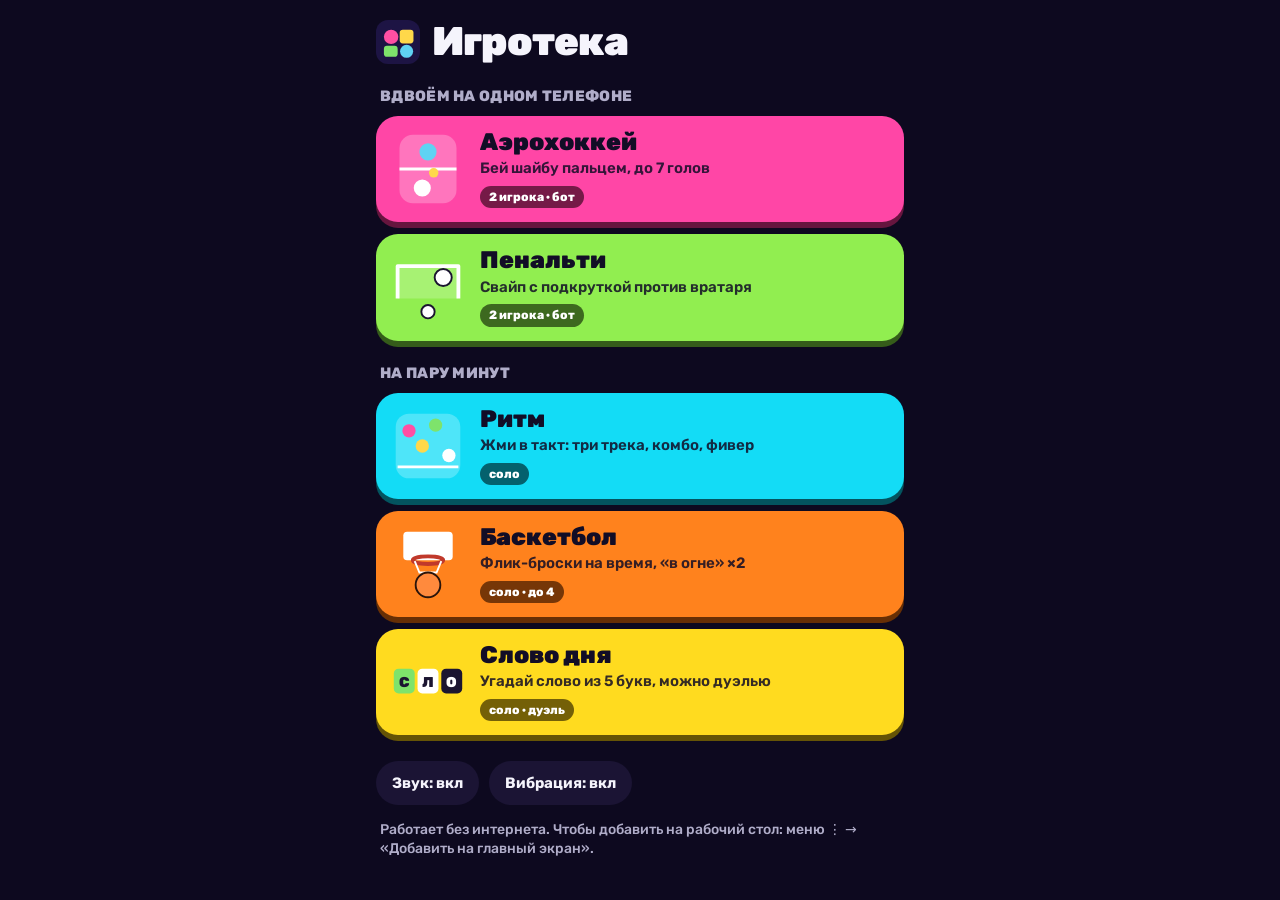
==== games/index.html @ ea4798c2 "Игротека: мини-игры Co-Authored-By: Claude Opus 5.5 <noreply@anthropic.com> Claude-Session: https://" ====
<!doctype html>
<html lang="ru">
<head>
<meta charset="utf-8">
<meta name="viewport" content="width=device-width, initial-scale=1, viewport-fit=cover">
<meta name="theme-color" content="#140f24">
<meta name="mobile-web-app-capable" content="yes">
<meta name="apple-mobile-web-app-capable" content="yes">
<meta name="apple-mobile-web-app-title" content="Игротека">
<title>Игротека</title>
<meta name="description" content="Сборник мини-игр для телефона: для компании и для себя">
<link rel="manifest" href="manifest.webmanifest">
<link rel="icon" href="icon.svg" type="image/svg+xml">
<link rel="apple-touch-icon" href="icon-192.png">
<link rel="stylesheet" href="common.css">
<style>
  body { min-height: 100dvh; }
  main { max-width: 560px; margin: 0 auto; padding: calc(20px + env(safe-area-inset-top)) 16px calc(28px + env(safe-area-inset-bottom)); }
  header { display: flex; align-items: center; gap: 12px; margin-bottom: 18px; }
  header h1 { margin: 0; font-size: 40px; font-weight: 900; letter-spacing: -0.02em; line-height: 1; flex: 1; }
  .logo { width: 44px; height: 44px; border-radius: 12px; }
  h2 { margin: 22px 4px 10px; font-size: 15px; font-weight: 800; color: var(--muted); letter-spacing: 0.02em; }
  .list { display: grid; gap: 12px; }
  .game {
    --c: var(--yellow);
    position: relative; display: grid; grid-template-columns: 76px 1fr; align-items: center; gap: 4px 14px;
    min-height: 104px; padding: 14px 16px 14px 14px; border-radius: 22px;
    background: var(--c); color: var(--on-color); text-decoration: none;
    box-shadow: 0 6px 0 color-mix(in oklch, var(--c) 50%, black);
    transition: transform 90ms var(--ease), box-shadow 90ms var(--ease);
    overflow: hidden;
  }
  .game:active { transform: translateY(5px); box-shadow: 0 1px 0 color-mix(in oklch, var(--c) 50%, black); }
  .game svg { grid-row: 1 / span 3; width: 76px; height: 76px; }
  .game b { font-size: 24px; font-weight: 900; line-height: 1.05; align-self: end; }
  .game small { font-size: 15px; font-weight: 600; line-height: 1.25; opacity: 0.85; align-self: start; }
  .game .meta { grid-column: 2; display: flex; flex-wrap: wrap; align-items: center; gap: 6px 10px; margin-top: 4px; }
  .game .tag { padding: 3px 9px; border-radius: 999px; background: color-mix(in oklch, var(--c) 55%, black); color: white; font-size: 12px; font-weight: 800; }
  .game .rec { font-size: 13px; font-weight: 800; opacity: 0.8; }
  .game .rec:empty { display: none; }
  .game:hover { filter: brightness(1.05); }
  footer { margin-top: 26px; display: flex; gap: 10px; flex-wrap: wrap; }
  footer p { flex-basis: 100%; margin: 6px 4px 0; color: var(--muted); font-size: 14px; }
  .pill { display: inline-flex; align-items: center; gap: 8px; min-height: 44px; padding: 0 16px; border: 0; border-radius: 999px; background: var(--ink-2); color: var(--text); font-weight: 700; font-size: 15px; }
  @keyframes wob { 0%, 100% { transform: rotate(0); } 50% { transform: rotate(-4deg) scale(1.04); } }
  .game:nth-child(odd) svg { animation: wob 3.2s ease-in-out infinite; }
  .game:nth-child(even) svg { animation: wob 3.6s ease-in-out infinite reverse; }
</style>
</head>
<body>
<main>
  <header>
    <img class="logo" src="icon.svg" alt="">
    <h1>Игротека</h1>
  </header>

  <h2>ВДВОЁМ НА ОДНОМ ТЕЛЕФОНЕ</h2>
  <div class="list">
    <a class="game" href="hockey.html" style="--c: var(--pink)">
      <svg viewBox="0 0 80 80" aria-hidden="true"><rect x="10" y="4" width="60" height="72" rx="14" fill="rgba(255,255,255,.25)"/><line x1="10" y1="40" x2="70" y2="40" stroke="#fff" stroke-width="3"/><circle cx="40" cy="22" r="9" fill="#5fd3f3"/><circle cx="46" cy="44" r="5" fill="#ffd84a"/><circle cx="34" cy="60" r="9" fill="#fff"/></svg>
      <b>Аэрохоккей</b><small>Бей шайбу пальцем, до 7 голов</small>
      <span class="meta"><span class="tag">2 игрока · бот</span><span class="rec" data-rec="hockey"></span></span>
    </a>
    <a class="game" href="penalty.html" style="--c: var(--lime)">
      <svg viewBox="0 0 80 80" aria-hidden="true"><path d="M8 52V18h64v34" fill="none" stroke="#fff" stroke-width="4" stroke-linejoin="round"/><path d="M8 18h64v34H8z" fill="rgba(255,255,255,.2)"/><circle cx="56" cy="30" r="9" fill="#fff" stroke="#1b1530" stroke-width="2"/><circle cx="40" cy="66" r="7" fill="#fff" stroke="#1b1530" stroke-width="2"/></svg>
      <b>Пенальти</b><small>Свайп с подкруткой против вратаря</small>
      <span class="meta"><span class="tag">2 игрока · бот</span><span class="rec" data-rec="penalty"></span></span>
    </a>
  </div>

  <h2>НА ПАРУ МИНУТ</h2>
  <div class="list">
    <a class="game" href="rhythm.html" style="--c: var(--cyan)">
      <svg viewBox="0 0 80 80" aria-hidden="true"><rect x="6" y="6" width="68" height="68" rx="14" fill="rgba(255,255,255,.25)"/><circle cx="20" cy="24" r="7" fill="#ff4fa3"/><circle cx="34" cy="40" r="7" fill="#ffd84a"/><circle cx="48" cy="18" r="7" fill="#7ee36b"/><circle cx="62" cy="50" r="7" fill="#fff"/><line x1="8" y1="62" x2="72" y2="62" stroke="#fff" stroke-width="3"/></svg>
      <b>Ритм</b><small>Жми в такт: три трека, комбо, фивер</small>
      <span class="meta"><span class="tag">соло</span><span class="rec" data-rec="rhythm"></span></span>
    </a>
    <a class="game" href="basket.html" style="--c: var(--orange)">
      <svg viewBox="0 0 80 80" aria-hidden="true"><rect x="14" y="6" width="52" height="30" rx="4" fill="#fff"/><ellipse cx="40" cy="36" rx="16" ry="4" fill="none" stroke="#c0392b" stroke-width="4"/><path d="M26 37l5 12h18l5-12" fill="none" stroke="#fff" stroke-width="2"/><circle cx="40" cy="62" r="13" fill="#ff8a3d" stroke="#2a140a" stroke-width="2"/></svg>
      <b>Баскетбол</b><small>Флик-броски на время, «в огне» ×2</small>
      <span class="meta"><span class="tag">соло · до 4</span><span class="rec" data-rec="basket"></span></span>
    </a>
    <a class="game" href="words.html" style="--c: var(--yellow)">
      <svg viewBox="0 0 80 80" aria-hidden="true"><g font-family="Rubik,system-ui" font-weight="900" font-size="15" text-anchor="middle"><rect x="4" y="26" width="22" height="26" rx="5" fill="#7ee36b"/><text x="15" y="45" fill="#1b1530">С</text><rect x="29" y="26" width="22" height="26" rx="5" fill="#fff"/><text x="40" y="45" fill="#1b1530">Л</text><rect x="54" y="26" width="22" height="26" rx="5" fill="#1b1530"/><text x="65" y="45" fill="#fff">О</text></g></svg>
      <b>Слово дня</b><small>Угадай слово из 5 букв, можно дуэлью</small>
      <span class="meta"><span class="tag">соло · дуэль</span><span class="rec" data-rec="words"></span></span>
    </a>
  </div>

  <footer>
    <button class="pill" type="button" id="snd"></button>
    <button class="pill" type="button" id="vib"></button>
    <button class="pill" type="button" id="install" hidden>Установить на телефон</button>
    <p>Работает без интернета. Чтобы добавить на рабочий стол: меню ⋮ → «Добавить на главный экран».</p>
  </footer>
</main>
<script src="common.js"></script>
<script>
(() => {
  const recs = {
    hockey: () => { const n = ['easy', 'normal', 'hard'].reduce((a, l) => a + G.get('hockey.wins.' + l, 0), 0); return n ? `Побед над ботом: ${n}` : ''; },
    penalty: () => { const n = G.get('penalty.wins', 0); return n ? `Побед над ботом: ${n}` : ''; },
    rhythm: () => { const ids = ['neon', 'turbo', 'chill']; let best = 0; ids.forEach(i => [0, 1, 2].forEach(d => { best = Math.max(best, G.get(`best.rhythm.${i}.${d}`, 0) || 0); })); return best ? `Рекорд: ${best.toLocaleString('ru-RU')}` : ''; },
    basket: () => { const b = G.get('best.basket', 0); return b ? `Рекорд: ${b}` : ''; },
    words: () => { const s = G.get('words.stats', null); return s && s.played ? `Серия: ${s.streak} · побед ${Math.round(s.wins / s.played * 100)}%` : ''; },
  };
  document.querySelectorAll('[data-rec]').forEach(el => { el.textContent = recs[el.dataset.rec](); });
  const snd = document.getElementById('snd'), vib = document.getElementById('vib');
  const sync = () => { snd.textContent = G.sound ? 'Звук: вкл' : 'Звук: выкл'; vib.textContent = G.haptics ? 'Вибрация: вкл' : 'Вибрация: выкл'; };
  snd.addEventListener('click', () => { G.toggleSound(); sync(); G.sfx('tap'); });
  vib.addEventListener('click', () => { G.haptics = !G.haptics; G.set('haptics', G.haptics); sync(); G.buzz(30); });
  sync();
  document.querySelectorAll('.game').forEach(a => a.addEventListener('pointerdown', () => { G.sfx('tap'); G.buzz(8); }));
  let deferred = null;
  addEventListener('beforeinstallprompt', e => { e.preventDefault(); deferred = e; document.getElementById('install').hidden = false; });
  document.getElementById('install').addEventListener('click', async () => { if (!deferred) return; deferred.prompt(); await deferred.userChoice; deferred = null; document.getElementById('install').hidden = true; });
})();
</script>
</body>
</html>
---- games/common.css ----
/* Игротека — shared tokens and chrome. Juicy arcade: deep ink-violet ground, four loud game colours. */
@font-face { font-family: 'Rubik'; font-weight: 300 900; font-display: swap; src: url(fonts/rubik-cyr.woff2) format('woff2'); unicode-range: U+0301, U+0400-045F, U+0490-0491, U+04B0-04B1, U+2116; }
@font-face { font-family: 'Rubik'; font-weight: 300 900; font-display: swap; src: url(fonts/rubik-lat.woff2) format('woff2'); unicode-range: U+0000-00FF, U+0131, U+0152-0153, U+02BB-02BC, U+02C6, U+02DA, U+02DC, U+2000-206F, U+20AC, U+2122, U+2191, U+2193, U+2212, U+2215, U+FEFF, U+FFFD; }

:root {
  color-scheme: dark;
  --ink: oklch(0.16 0.045 290);          /* page ground */
  --ink-2: oklch(0.22 0.06 290);         /* raised panels */
  --ink-3: oklch(0.30 0.07 290);
  --line: oklch(0.38 0.07 290);
  --text: oklch(0.97 0.01 290);
  --muted: oklch(0.76 0.04 290);
  --pink: oklch(0.70 0.24 355);
  --yellow: oklch(0.90 0.18 95);
  --cyan: oklch(0.82 0.14 210);
  --lime: oklch(0.86 0.21 135);
  --orange: oklch(0.75 0.19 50);
  --red: oklch(0.64 0.24 25);
  --on-color: oklch(0.18 0.05 290);
  --font: 'Rubik', system-ui, sans-serif;
  --r: 18px;
  --ease: cubic-bezier(0.22, 1, 0.36, 1);
  --z-hud: 10; --z-overlay: 30; --z-toast: 40;
}
* { box-sizing: border-box; }
[hidden] { display: none !important; }
html, body { height: 100%; }
body {
  margin: 0; background: var(--ink); color: var(--text);
  font: 500 16px/1.35 var(--font);
  -webkit-tap-highlight-color: transparent; -webkit-user-select: none; user-select: none;
  overscroll-behavior: none;
}
button { font: inherit; color: inherit; cursor: pointer; touch-action: manipulation; }
:focus-visible { outline: 3px solid var(--yellow); outline-offset: 2px; }
svg.i { width: 24px; height: 24px; fill: none; stroke: currentColor; stroke-width: 2.4; stroke-linecap: round; stroke-linejoin: round; }

/* chunky "pressable" button: a solid shadow that collapses on press */
.btn {
  --c: var(--yellow);
  display: inline-flex; align-items: center; justify-content: center; gap: 8px;
  min-height: 56px; padding: 0 24px; border: 0; border-radius: 16px;
  background: var(--c); color: var(--on-color);
  font-weight: 800; font-size: 19px; letter-spacing: 0.01em;
  box-shadow: 0 5px 0 color-mix(in oklch, var(--c) 55%, black);
  transform: translateY(0); transition: transform 90ms var(--ease), box-shadow 90ms var(--ease), filter 120ms;
}
.btn:active { transform: translateY(4px); box-shadow: 0 1px 0 color-mix(in oklch, var(--c) 55%, black); }
.btn.ghost { --c: var(--ink-3); color: var(--text); }
.btn.pink { --c: var(--pink); color: white; }
.btn.cyan { --c: var(--cyan); }
.btn.lime { --c: var(--lime); }
.btn:disabled { filter: grayscale(1) brightness(0.7); }

.topbar {
  position: fixed; inset: 0 0 auto 0; z-index: var(--z-hud);
  display: flex; align-items: center; gap: 8px;
  padding: max(8px, env(safe-area-inset-top)) 12px 8px;
  pointer-events: none;
}
.topbar > * { pointer-events: auto; }
.round {
  display: inline-grid; place-items: center; width: 48px; height: 48px; border-radius: 50%;
  border: 0; background: color-mix(in oklch, var(--ink-2) 85%, transparent); color: var(--text);
  box-shadow: 0 3px 0 oklch(0.1 0.04 290);
}
.round:active { transform: translateY(2px); box-shadow: 0 1px 0 oklch(0.1 0.04 290); }
.spacer { flex: 1; }

/* full-screen menus / results over the game */
.overlay {
  position: fixed; inset: 0; z-index: var(--z-overlay);
  display: grid; place-items: center; padding: 24px 16px calc(24px + env(safe-area-inset-bottom));
  background: color-mix(in oklch, var(--ink) 82%, transparent);
  backdrop-filter: blur(6px); -webkit-backdrop-filter: blur(6px);
  animation: ov-in 220ms var(--ease);
}
@keyframes ov-in { from { opacity: 0; } }
.panel { width: min(100%, 420px); display: grid; gap: 14px; text-align: center; animation: pop-in 320ms var(--ease); }
@keyframes pop-in { from { transform: scale(0.9); opacity: 0; } }
.panel h1 { margin: 0; font-size: clamp(34px, 11vw, 52px); font-weight: 900; line-height: 1; letter-spacing: -0.02em; text-wrap: balance; }
.panel p { margin: 0; color: var(--muted); font-size: 17px; text-wrap: pretty; }
.panel .big { font-size: 64px; font-weight: 900; line-height: 1; font-variant-numeric: tabular-nums; }
.choices { display: grid; gap: 12px; }
.seg { display: grid; grid-auto-flow: column; gap: 6px; padding: 5px; border-radius: 16px; background: var(--ink-2); }
.seg button { min-height: 44px; border: 0; border-radius: 12px; background: transparent; color: var(--muted); font-weight: 700; font-size: 16px; }
.seg button[aria-pressed="true"] { background: var(--ink-3); color: var(--text); }

.toast {
  position: fixed; left: 50%; top: calc(72px + env(safe-area-inset-top)); z-index: var(--z-toast);
  transform: translate(-50%, -10px); opacity: 0; pointer-events: none;
  padding: 10px 18px; border-radius: 999px; background: var(--text); color: var(--on-color);
  font-weight: 800; transition: opacity 180ms var(--ease), transform 180ms var(--ease);
}
.toast.show { opacity: 1; transform: translate(-50%, 0); }

@media (prefers-reduced-motion: reduce) {
  *, *::before, *::after { animation-duration: 1ms !important; transition-duration: 1ms !important; }
}
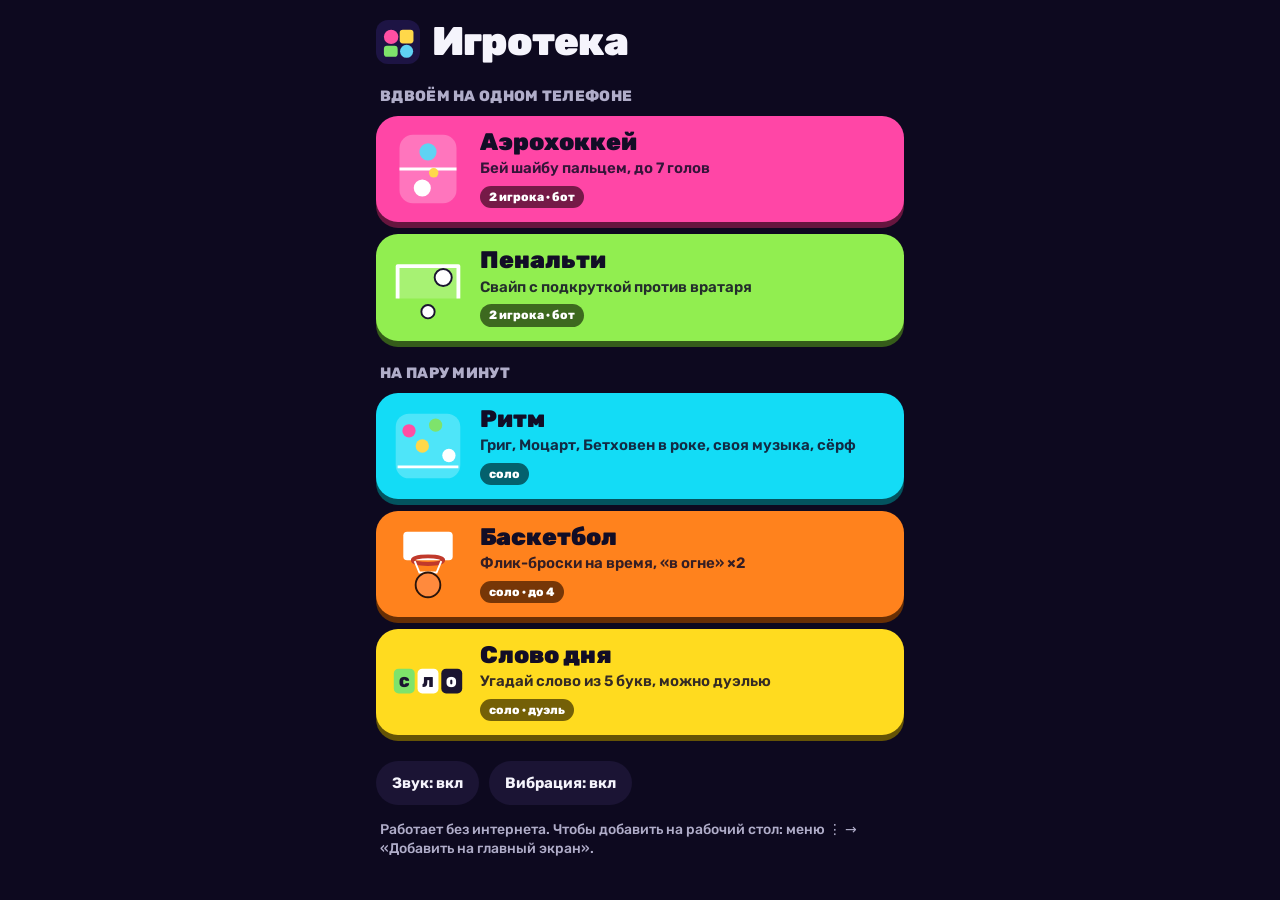
==== commit deaa5efa: "Игротека: классика в Ритме Co-Authored-By: Claude Opus 5.5 <noreply@anthropic.com> Claude-Session: h" ====
--- a/games/index.html
+++ b/games/index.html
@@ -72,7 +72,7 @@
   <div class="list">
     <a class="game" href="rhythm.html" style="--c: var(--cyan)">
       <svg viewBox="0 0 80 80" aria-hidden="true"><rect x="6" y="6" width="68" height="68" rx="14" fill="rgba(255,255,255,.25)"/><circle cx="20" cy="24" r="7" fill="#ff4fa3"/><circle cx="34" cy="40" r="7" fill="#ffd84a"/><circle cx="48" cy="18" r="7" fill="#7ee36b"/><circle cx="62" cy="50" r="7" fill="#fff"/><line x1="8" y1="62" x2="72" y2="62" stroke="#fff" stroke-width="3"/></svg>
-      <b>Ритм</b><small>Жми в такт: три трека, комбо, фивер</small>
+      <b>Ритм</b><small>Григ, Моцарт, Бетховен в роке, своя музыка, сёрф</small>
       <span class="meta"><span class="tag">соло</span><span class="rec" data-rec="rhythm"></span></span>
     </a>
     <a class="game" href="basket.html" style="--c: var(--orange)">
@@ -100,7 +100,7 @@
   const recs = {
     hockey: () => { const n = ['easy', 'normal', 'hard'].reduce((a, l) => a + G.get('hockey.wins.' + l, 0), 0); return n ? `Побед над ботом: ${n}` : ''; },
     penalty: () => { const n = G.get('penalty.wins', 0); return n ? `Побед над ботом: ${n}` : ''; },
-    rhythm: () => { const ids = ['neon', 'turbo', 'chill']; let best = 0; ids.forEach(i => [0, 1, 2].forEach(d => { best = Math.max(best, G.get(`best.rhythm.${i}.${d}`, 0) || 0); })); return best ? `Рекорд: ${best.toLocaleString('ru-RU')}` : ''; },
+    rhythm: () => { const ids = ['grieg', 'mozart', 'elise', 'ode', 'neon', 'turbo', 'chill']; let best = 0; ids.forEach(i => [0, 1, 2].forEach(d => ['', '.surf'].forEach(m => { best = Math.max(best, G.get(`best.rhythm.${i}.${d}${m}`, 0) || 0); }))); return best ? `Рекорд: ${best.toLocaleString('ru-RU')}` : ''; },
     basket: () => { const b = G.get('best.basket', 0); return b ? `Рекорд: ${b}` : ''; },
     words: () => { const s = G.get('words.stats', null); return s && s.played ? `Серия: ${s.streak} · побед ${Math.round(s.wins / s.played * 100)}%` : ''; },
   };
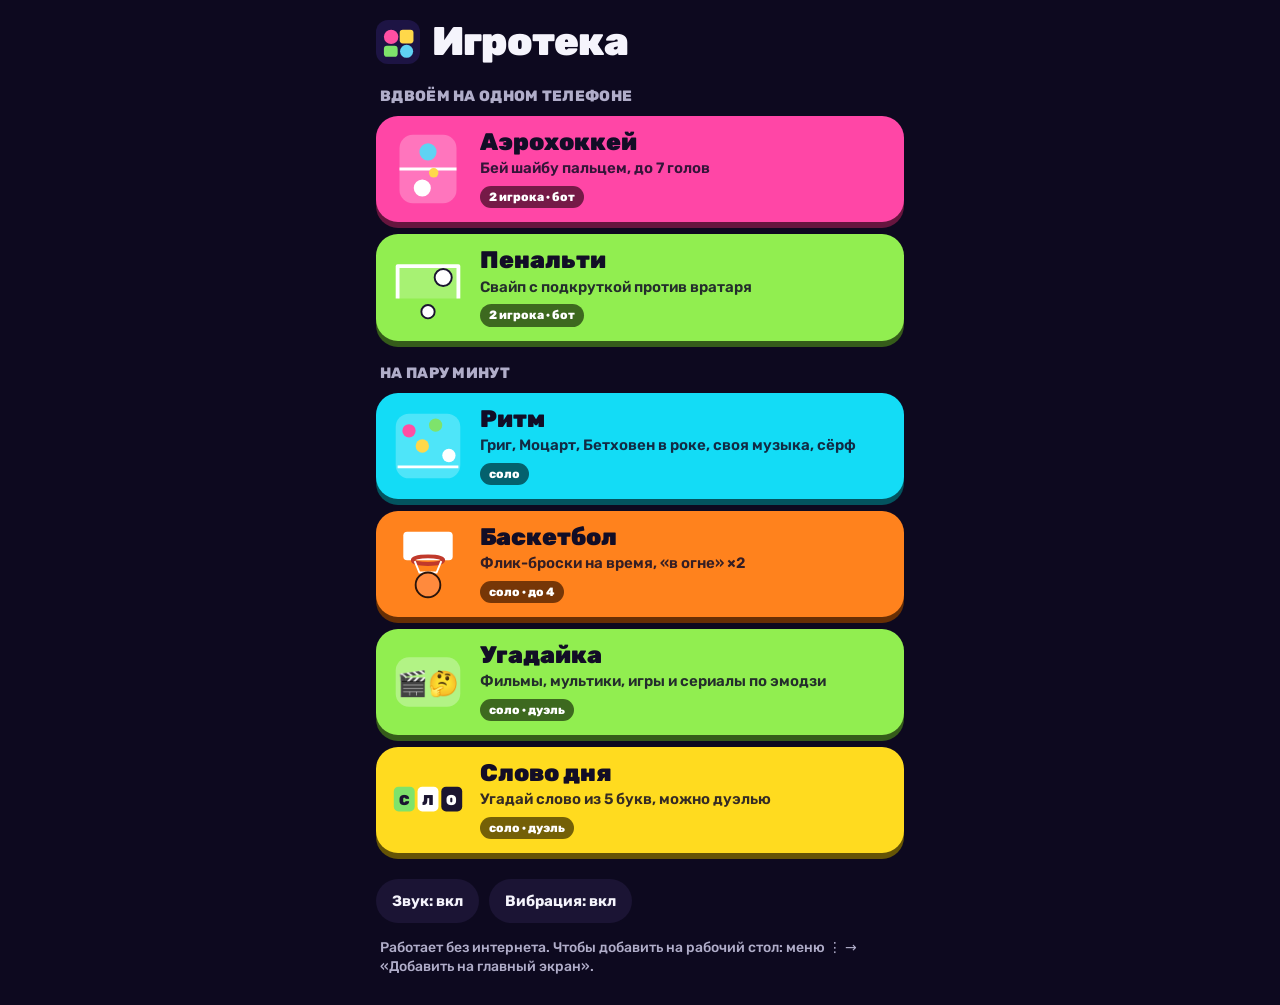
==== commit 5a6a2060: "Игротека: Угадайка и ещё классика Co-Authored-By: Claude Opus 5.5 <noreply@anthropic.com> Claude-Ses" ====
--- a/games/index.html
+++ b/games/index.html
@@ -80,6 +80,11 @@
       <b>Баскетбол</b><small>Флик-броски на время, «в огне» ×2</small>
       <span class="meta"><span class="tag">соло · до 4</span><span class="rec" data-rec="basket"></span></span>
     </a>
+    <a class="game" href="emoji.html" style="--c: var(--lime)">
+      <svg viewBox="0 0 80 80" aria-hidden="true"><rect x="6" y="14" width="68" height="52" rx="14" fill="rgba(255,255,255,.3)"/><text x="40" y="50" font-size="26" text-anchor="middle">🎬🤔</text></svg>
+      <b>Угадайка</b><small>Фильмы, мультики, игры и сериалы по эмодзи</small>
+      <span class="meta"><span class="tag">соло · дуэль</span><span class="rec" data-rec="emoji"></span></span>
+    </a>
     <a class="game" href="words.html" style="--c: var(--yellow)">
       <svg viewBox="0 0 80 80" aria-hidden="true"><g font-family="Rubik,system-ui" font-weight="900" font-size="15" text-anchor="middle"><rect x="4" y="26" width="22" height="26" rx="5" fill="#7ee36b"/><text x="15" y="45" fill="#1b1530">С</text><rect x="29" y="26" width="22" height="26" rx="5" fill="#fff"/><text x="40" y="45" fill="#1b1530">Л</text><rect x="54" y="26" width="22" height="26" rx="5" fill="#1b1530"/><text x="65" y="45" fill="#fff">О</text></g></svg>
       <b>Слово дня</b><small>Угадай слово из 5 букв, можно дуэлью</small>
@@ -100,8 +105,9 @@
   const recs = {
     hockey: () => { const n = ['easy', 'normal', 'hard'].reduce((a, l) => a + G.get('hockey.wins.' + l, 0), 0); return n ? `Побед над ботом: ${n}` : ''; },
     penalty: () => { const n = G.get('penalty.wins', 0); return n ? `Побед над ботом: ${n}` : ''; },
-    rhythm: () => { const ids = ['grieg', 'mozart', 'elise', 'ode', 'neon', 'turbo', 'chill']; let best = 0; ids.forEach(i => [0, 1, 2].forEach(d => ['', '.surf'].forEach(m => { best = Math.max(best, G.get(`best.rhythm.${i}.${d}${m}`, 0) || 0); }))); return best ? `Рекорд: ${best.toLocaleString('ru-RU')}` : ''; },
+    rhythm: () => { const ids = ['grieg', 'mozart', 'elise', 'ode', 'bee', 'bach', 'spring', 'neon', 'turbo', 'chill']; let best = 0; ids.forEach(i => [0, 1, 2].forEach(d => ['', '.surf'].forEach(m => { best = Math.max(best, G.get(`best.rhythm.${i}.${d}${m}`, 0) || 0); }))); return best ? `Рекорд: ${best.toLocaleString('ru-RU')}` : ''; },
     basket: () => { const b = G.get('best.basket', 0); return b ? `Рекорд: ${b}` : ''; },
+    emoji: () => { const b = G.get('best.emoji', 0); return b ? `Рекорд: ${b}` : ''; },
     words: () => { const s = G.get('words.stats', null); return s && s.played ? `Серия: ${s.streak} · побед ${Math.round(s.wins / s.played * 100)}%` : ''; },
   };
   document.querySelectorAll('[data-rec]').forEach(el => { el.textContent = recs[el.dataset.rec](); });
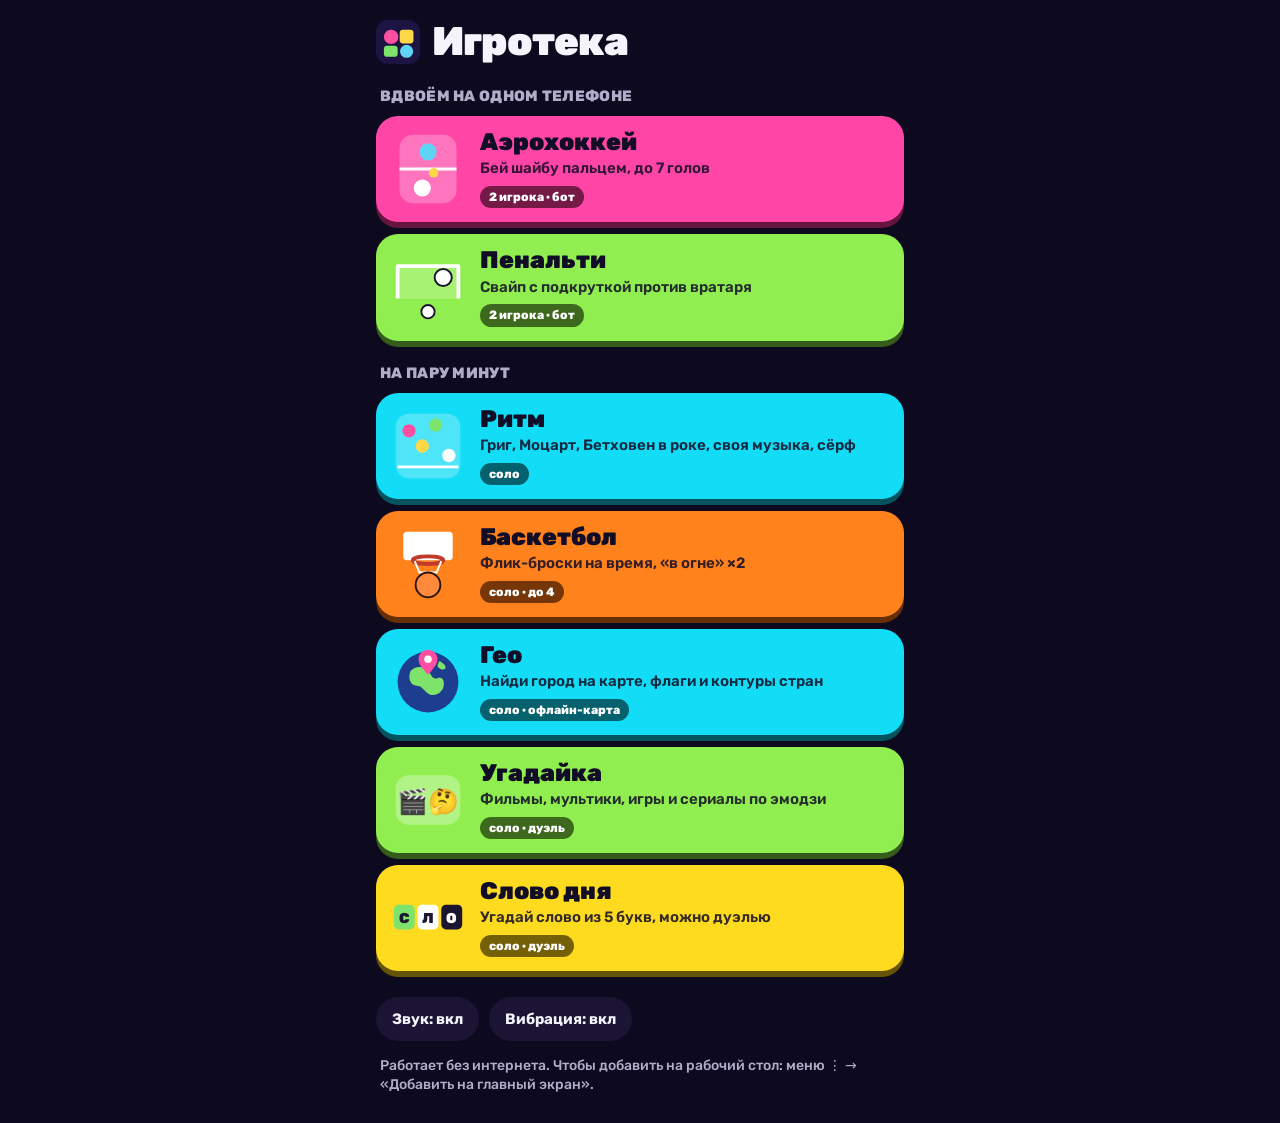
==== commit f4227b13: "Игротека: Гео Co-Authored-By: Claude Opus 5.5 <noreply@anthropic.com> Claude-Session: https://claude" ====
--- a/games/index.html
+++ b/games/index.html
@@ -80,6 +80,11 @@
       <b>Баскетбол</b><small>Флик-броски на время, «в огне» ×2</small>
       <span class="meta"><span class="tag">соло · до 4</span><span class="rec" data-rec="basket"></span></span>
     </a>
+    <a class="game" href="geo.html" style="--c: var(--cyan)">
+      <svg viewBox="0 0 80 80" aria-hidden="true"><circle cx="40" cy="40" r="32" fill="#1d3d8f"/><path d="M22 28c6-6 14-4 18 0s4 10 10 8 8 4 6 10-10 10-16 6-6-8-12-8-10-8-6-16z" fill="#7ee36b"/><path d="M52 18c4 2 8 6 6 8s-8 0-8-4z" fill="#7ee36b"/><path d="M40 6c-6 0-10 5-10 10 0 7 10 16 10 16s10-9 10-16c0-5-4-10-10-10z" fill="#ff4fa3"/><circle cx="40" cy="16" r="4" fill="#fff"/></svg>
+      <b>Гео</b><small>Найди город на карте, флаги и контуры стран</small>
+      <span class="meta"><span class="tag">соло · офлайн-карта</span><span class="rec" data-rec="geo"></span></span>
+    </a>
     <a class="game" href="emoji.html" style="--c: var(--lime)">
       <svg viewBox="0 0 80 80" aria-hidden="true"><rect x="6" y="14" width="68" height="52" rx="14" fill="rgba(255,255,255,.3)"/><text x="40" y="50" font-size="26" text-anchor="middle">🎬🤔</text></svg>
       <b>Угадайка</b><small>Фильмы, мультики, игры и сериалы по эмодзи</small>
@@ -108,6 +113,7 @@
     rhythm: () => { const ids = ['grieg', 'mozart', 'elise', 'ode', 'bee', 'bach', 'spring', 'neon', 'turbo', 'chill']; let best = 0; ids.forEach(i => [0, 1, 2].forEach(d => ['', '.surf'].forEach(m => { best = Math.max(best, G.get(`best.rhythm.${i}.${d}${m}`, 0) || 0); }))); return best ? `Рекорд: ${best.toLocaleString('ru-RU')}` : ''; },
     basket: () => { const b = G.get('best.basket', 0); return b ? `Рекорд: ${b}` : ''; },
     emoji: () => { const b = G.get('best.emoji', 0); return b ? `Рекорд: ${b}` : ''; },
+    geo: () => { const b = G.get('best.geo-cities.0', 0) || G.get('best.geo-cities.1', 0); return b ? `Рекорд: ${b.toLocaleString('ru-RU')}` : ''; },
     words: () => { const s = G.get('words.stats', null); return s && s.played ? `Серия: ${s.streak} · побед ${Math.round(s.wins / s.played * 100)}%` : ''; },
   };
   document.querySelectorAll('[data-rec]').forEach(el => { el.textContent = recs[el.dataset.rec](); });
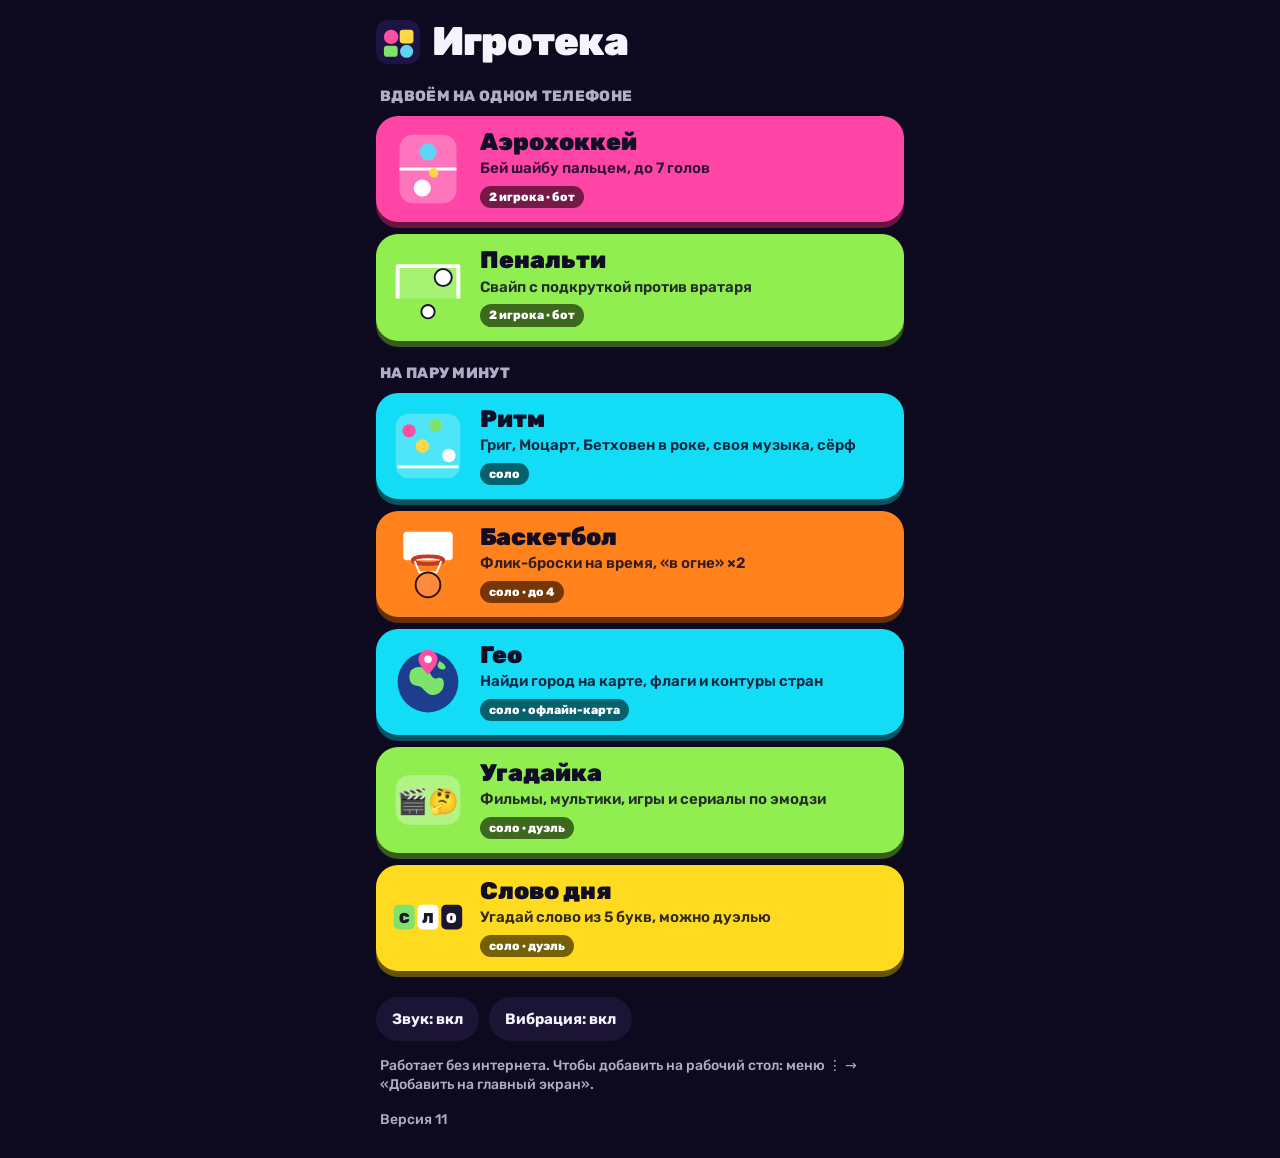
==== commit e7322bb1: "Игротека: автообновление, версия 11" ====
--- a/games/index.html
+++ b/games/index.html
@@ -47,7 +47,7 @@
   .game:nth-child(even) svg { animation: wob 3.6s ease-in-out infinite reverse; }
 </style>
 </head>
-<body>
+<body data-hub>
 <main>
   <header>
     <img class="logo" src="icon.svg" alt="">
@@ -102,6 +102,7 @@
     <button class="pill" type="button" id="vib"></button>
     <button class="pill" type="button" id="install" hidden>Установить на телефон</button>
     <p>Работает без интернета. Чтобы добавить на рабочий стол: меню ⋮ → «Добавить на главный экран».</p>
+    <p class="ver" id="ver"></p>
   </footer>
 </main>
 <script src="common.js"></script>
@@ -122,6 +123,7 @@
   snd.addEventListener('click', () => { G.toggleSound(); sync(); G.sfx('tap'); });
   vib.addEventListener('click', () => { G.haptics = !G.haptics; G.set('haptics', G.haptics); sync(); G.buzz(30); });
   sync();
+  document.getElementById('ver').textContent = `Версия ${G.VERSION}`;
   document.querySelectorAll('.game').forEach(a => a.addEventListener('pointerdown', () => { G.sfx('tap'); G.buzz(8); }));
   let deferred = null;
   addEventListener('beforeinstallprompt', e => { e.preventDefault(); deferred = e; document.getElementById('install').hidden = false; });
--- a/games/common.css
+++ b/games/common.css
@@ -70,13 +70,15 @@
 /* full-screen menus / results over the game */
 .overlay {
   position: fixed; inset: 0; z-index: var(--z-overlay);
-  display: grid; place-items: center; padding: 24px 16px calc(24px + env(safe-area-inset-bottom));
+  /* flex + margin:auto centres a short panel and lets a tall one scroll instead of being cut off */
+  display: flex; flex-direction: column; overflow-y: auto; overscroll-behavior: contain; touch-action: pan-y;
+  padding: max(24px, env(safe-area-inset-top)) 16px calc(24px + env(safe-area-inset-bottom));
   background: color-mix(in oklch, var(--ink) 82%, transparent);
   backdrop-filter: blur(6px); -webkit-backdrop-filter: blur(6px);
   animation: ov-in 220ms var(--ease);
 }
 @keyframes ov-in { from { opacity: 0; } }
-.panel { width: min(100%, 420px); display: grid; gap: 14px; text-align: center; animation: pop-in 320ms var(--ease); }
+.panel { width: min(100%, 420px); margin: auto; display: grid; gap: 14px; text-align: center; animation: pop-in 320ms var(--ease); flex-shrink: 0; }
 @keyframes pop-in { from { transform: scale(0.9); opacity: 0; } }
 .panel h1 { margin: 0; font-size: clamp(34px, 11vw, 52px); font-weight: 900; line-height: 1; letter-spacing: -0.02em; text-wrap: balance; }
 .panel p { margin: 0; color: var(--muted); font-size: 17px; text-wrap: pretty; }
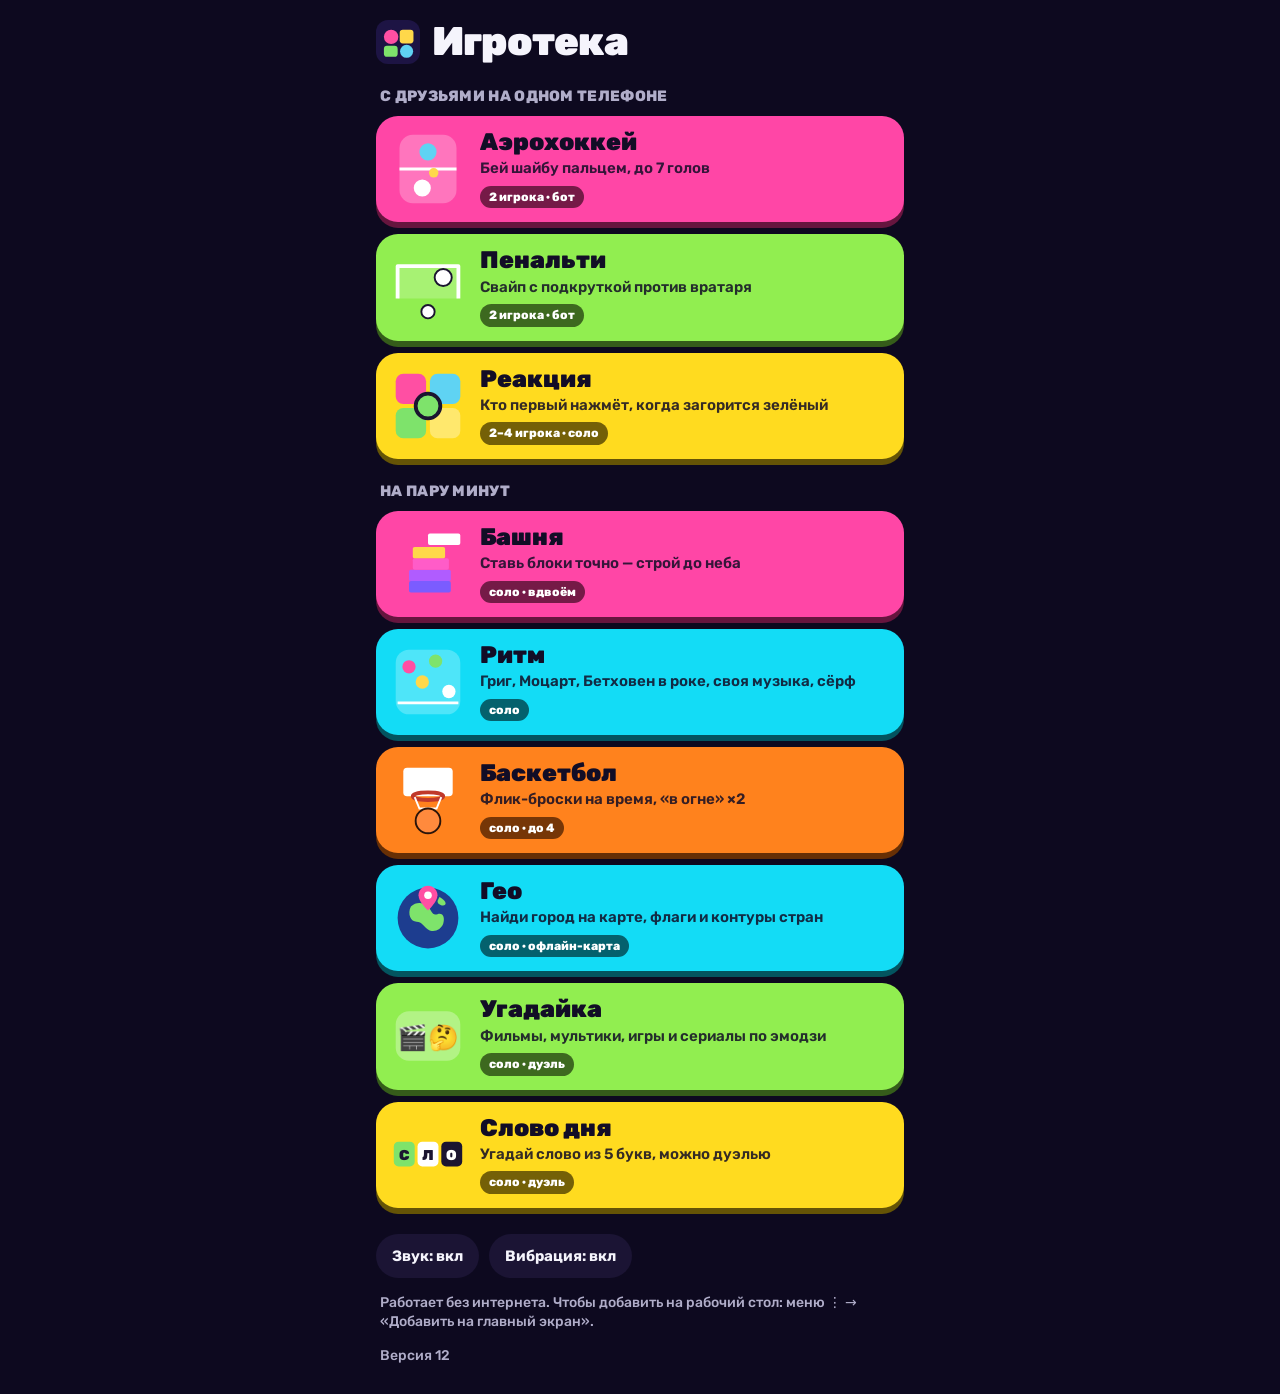
==== commit 8c96c701: "Игротека: Башня и Реакция (версия 12)" ====
--- a/games/index.html
+++ b/games/index.html
@@ -54,7 +54,7 @@
     <h1>Игротека</h1>
   </header>
 
-  <h2>ВДВОЁМ НА ОДНОМ ТЕЛЕФОНЕ</h2>
+  <h2>С ДРУЗЬЯМИ НА ОДНОМ ТЕЛЕФОНЕ</h2>
   <div class="list">
     <a class="game" href="hockey.html" style="--c: var(--pink)">
       <svg viewBox="0 0 80 80" aria-hidden="true"><rect x="10" y="4" width="60" height="72" rx="14" fill="rgba(255,255,255,.25)"/><line x1="10" y1="40" x2="70" y2="40" stroke="#fff" stroke-width="3"/><circle cx="40" cy="22" r="9" fill="#5fd3f3"/><circle cx="46" cy="44" r="5" fill="#ffd84a"/><circle cx="34" cy="60" r="9" fill="#fff"/></svg>
@@ -66,10 +66,20 @@
       <b>Пенальти</b><small>Свайп с подкруткой против вратаря</small>
       <span class="meta"><span class="tag">2 игрока · бот</span><span class="rec" data-rec="penalty"></span></span>
     </a>
+    <a class="game" href="react.html" style="--c: var(--yellow)">
+      <svg viewBox="0 0 80 80" aria-hidden="true"><rect x="6" y="6" width="32" height="32" rx="8" fill="#ff4fa3"/><rect x="42" y="6" width="32" height="32" rx="8" fill="#5fd3f3"/><rect x="6" y="42" width="32" height="32" rx="8" fill="#7ee36b"/><rect x="42" y="42" width="32" height="32" rx="8" fill="rgba(255,255,255,.35)"/><circle cx="40" cy="40" r="13" fill="#7ee36b" stroke="#1b1530" stroke-width="4"/></svg>
+      <b>Реакция</b><small>Кто первый нажмёт, когда загорится зелёный</small>
+      <span class="meta"><span class="tag">2–4 игрока · соло</span><span class="rec" data-rec="react"></span></span>
+    </a>
   </div>
 
   <h2>НА ПАРУ МИНУТ</h2>
   <div class="list">
+    <a class="game" href="tower.html" style="--c: var(--pink)">
+      <svg viewBox="0 0 80 80" aria-hidden="true"><rect x="20" y="58" width="44" height="12" rx="2" fill="#7b5cff"/><rect x="20" y="46" width="44" height="12" rx="2" fill="#b05cff"/><rect x="24" y="34" width="38" height="12" rx="2" fill="#ff5cc8"/><rect x="24" y="22" width="34" height="12" rx="2" fill="#ffd84a"/><rect x="40" y="8" width="34" height="12" rx="2" fill="#fff"/></svg>
+      <b>Башня</b><small>Ставь блоки точно — строй до неба</small>
+      <span class="meta"><span class="tag">соло · вдвоём</span><span class="rec" data-rec="tower"></span></span>
+    </a>
     <a class="game" href="rhythm.html" style="--c: var(--cyan)">
       <svg viewBox="0 0 80 80" aria-hidden="true"><rect x="6" y="6" width="68" height="68" rx="14" fill="rgba(255,255,255,.25)"/><circle cx="20" cy="24" r="7" fill="#ff4fa3"/><circle cx="34" cy="40" r="7" fill="#ffd84a"/><circle cx="48" cy="18" r="7" fill="#7ee36b"/><circle cx="62" cy="50" r="7" fill="#fff"/><line x1="8" y1="62" x2="72" y2="62" stroke="#fff" stroke-width="3"/></svg>
       <b>Ритм</b><small>Григ, Моцарт, Бетховен в роке, своя музыка, сёрф</small>
@@ -112,6 +122,8 @@
     hockey: () => { const n = ['easy', 'normal', 'hard'].reduce((a, l) => a + G.get('hockey.wins.' + l, 0), 0); return n ? `Побед над ботом: ${n}` : ''; },
     penalty: () => { const n = G.get('penalty.wins', 0); return n ? `Побед над ботом: ${n}` : ''; },
     rhythm: () => { const ids = ['grieg', 'mozart', 'elise', 'ode', 'bee', 'bach', 'spring', 'neon', 'turbo', 'chill']; let best = 0; ids.forEach(i => [0, 1, 2].forEach(d => ['', '.surf'].forEach(m => { best = Math.max(best, G.get(`best.rhythm.${i}.${d}${m}`, 0) || 0); }))); return best ? `Рекорд: ${best.toLocaleString('ru-RU')}` : ''; },
+    tower: () => { const b = G.get('best.tower', 0); return b ? `Рекорд: ${b} этажей` : ''; },
+    react: () => { const b = G.get('best.react', 0); return b ? `Лучшая реакция: ${b} мс` : ''; },
     basket: () => { const b = G.get('best.basket', 0); return b ? `Рекорд: ${b}` : ''; },
     emoji: () => { const b = G.get('best.emoji', 0); return b ? `Рекорд: ${b}` : ''; },
     geo: () => { const b = G.get('best.geo-cities.0', 0) || G.get('best.geo-cities.1', 0); return b ? `Рекорд: ${b.toLocaleString('ru-RU')}` : ''; },
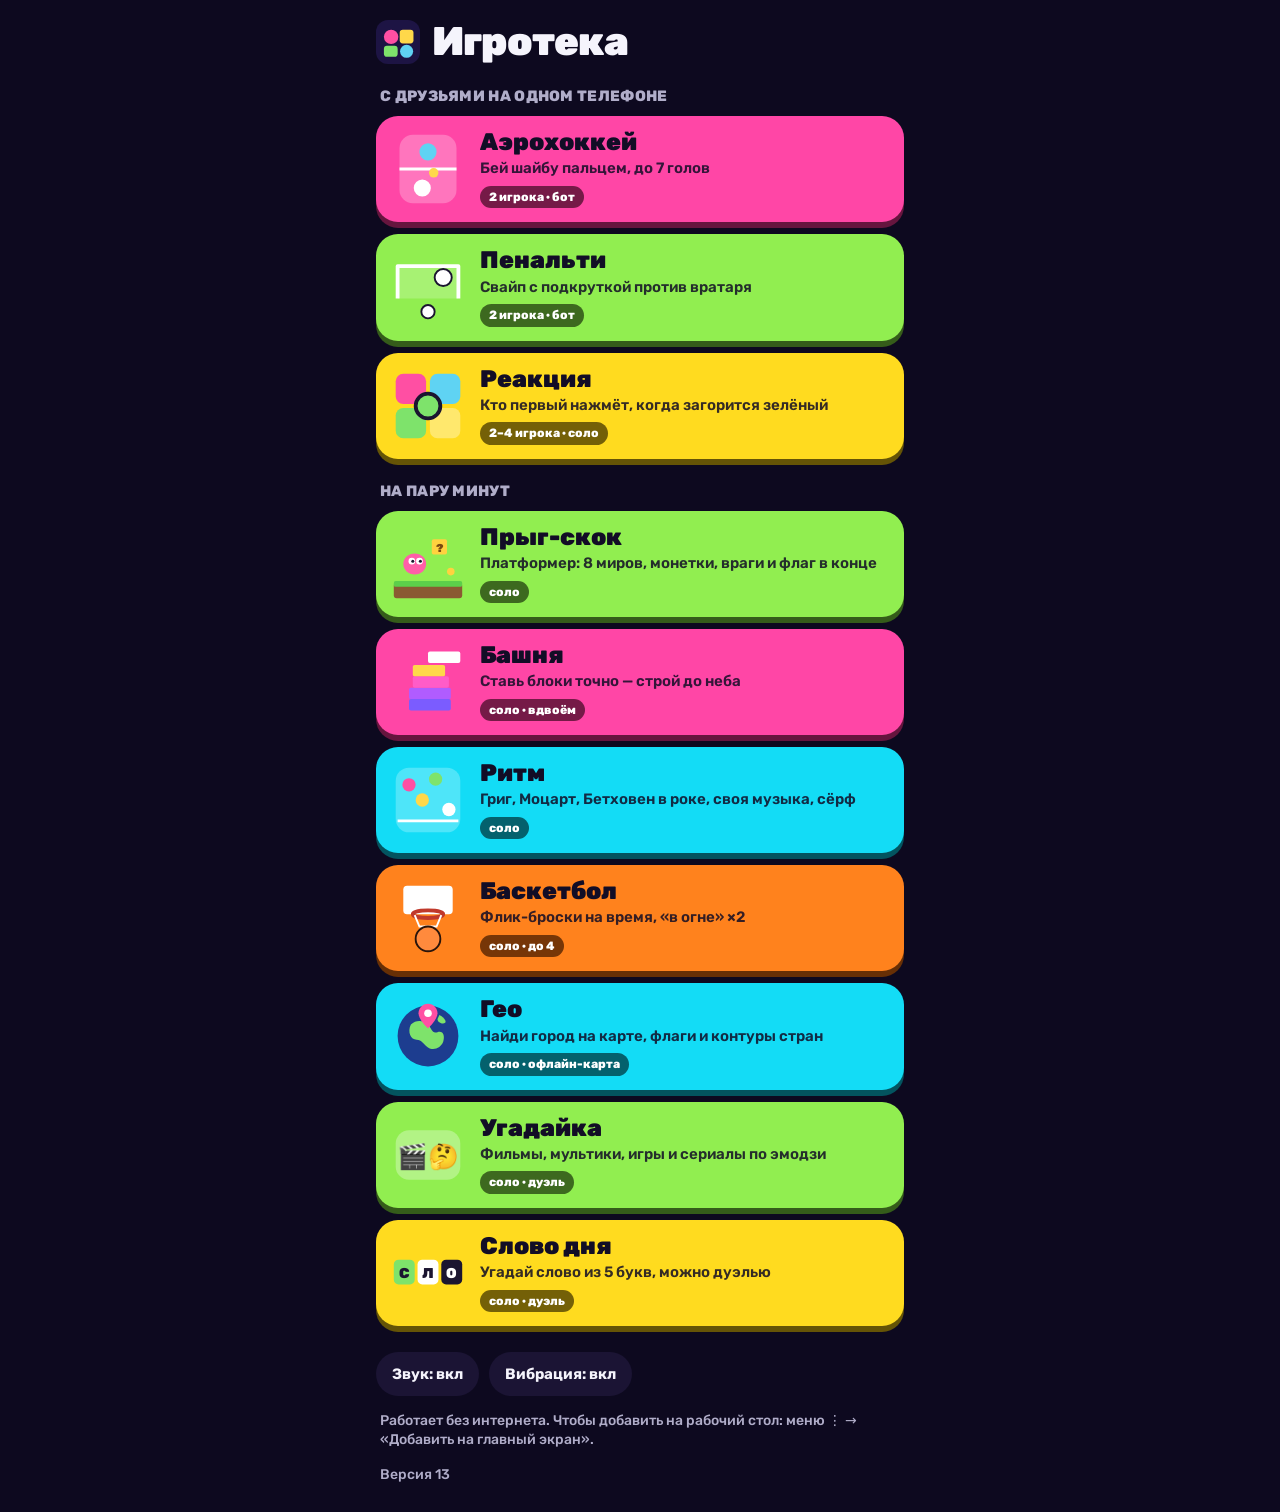
==== commit a65f28e3: "Игротека: Прыг-скок (версия 13)" ====
--- a/games/index.html
+++ b/games/index.html
@@ -75,6 +75,11 @@
 
   <h2>НА ПАРУ МИНУТ</h2>
   <div class="list">
+    <a class="game" href="jump.html" style="--c: var(--lime)">
+      <svg viewBox="0 0 80 80" aria-hidden="true"><rect x="4" y="60" width="72" height="16" rx="3" fill="#8a5a32"/><rect x="4" y="58" width="72" height="6" rx="2" fill="#5ccf4a"/><rect x="44" y="14" width="16" height="16" rx="2" fill="#ffd23f"/><text x="52" y="27" font-size="12" font-weight="900" text-anchor="middle" fill="#7a4a10">?</text><ellipse cx="26" cy="40" rx="12" ry="11" fill="#ff5fa8"/><circle cx="23" cy="37" r="3.5" fill="#fff"/><circle cx="31" cy="37" r="3.5" fill="#fff"/><circle cx="24" cy="37" r="1.6" fill="#1b1530"/><circle cx="32" cy="37" r="1.6" fill="#1b1530"/><circle cx="64" cy="48" r="4" fill="#ffd23f"/></svg>
+      <b>Прыг-скок</b><small>Платформер: 8 миров, монетки, враги и флаг в конце</small>
+      <span class="meta"><span class="tag">соло</span><span class="rec" data-rec="jump"></span></span>
+    </a>
     <a class="game" href="tower.html" style="--c: var(--pink)">
       <svg viewBox="0 0 80 80" aria-hidden="true"><rect x="20" y="58" width="44" height="12" rx="2" fill="#7b5cff"/><rect x="20" y="46" width="44" height="12" rx="2" fill="#b05cff"/><rect x="24" y="34" width="38" height="12" rx="2" fill="#ff5cc8"/><rect x="24" y="22" width="34" height="12" rx="2" fill="#ffd84a"/><rect x="40" y="8" width="34" height="12" rx="2" fill="#fff"/></svg>
       <b>Башня</b><small>Ставь блоки точно — строй до неба</small>
@@ -122,6 +127,7 @@
     hockey: () => { const n = ['easy', 'normal', 'hard'].reduce((a, l) => a + G.get('hockey.wins.' + l, 0), 0); return n ? `Побед над ботом: ${n}` : ''; },
     penalty: () => { const n = G.get('penalty.wins', 0); return n ? `Побед над ботом: ${n}` : ''; },
     rhythm: () => { const ids = ['grieg', 'mozart', 'elise', 'ode', 'bee', 'bach', 'spring', 'neon', 'turbo', 'chill']; let best = 0; ids.forEach(i => [0, 1, 2].forEach(d => ['', '.surf'].forEach(m => { best = Math.max(best, G.get(`best.rhythm.${i}.${d}${m}`, 0) || 0); }))); return best ? `Рекорд: ${best.toLocaleString('ru-RU')}` : ''; },
+    jump: () => { const s = G.get('jump.stars', []), n = s.reduce((a, b) => a + (b || 0), 0); return n ? `Звёзд: ${n} из 24` : ''; },
     tower: () => { const b = G.get('best.tower', 0); return b ? `Рекорд: ${b} этажей` : ''; },
     react: () => { const b = G.get('best.react', 0); return b ? `Лучшая реакция: ${b} мс` : ''; },
     basket: () => { const b = G.get('best.basket', 0); return b ? `Рекорд: ${b}` : ''; },
